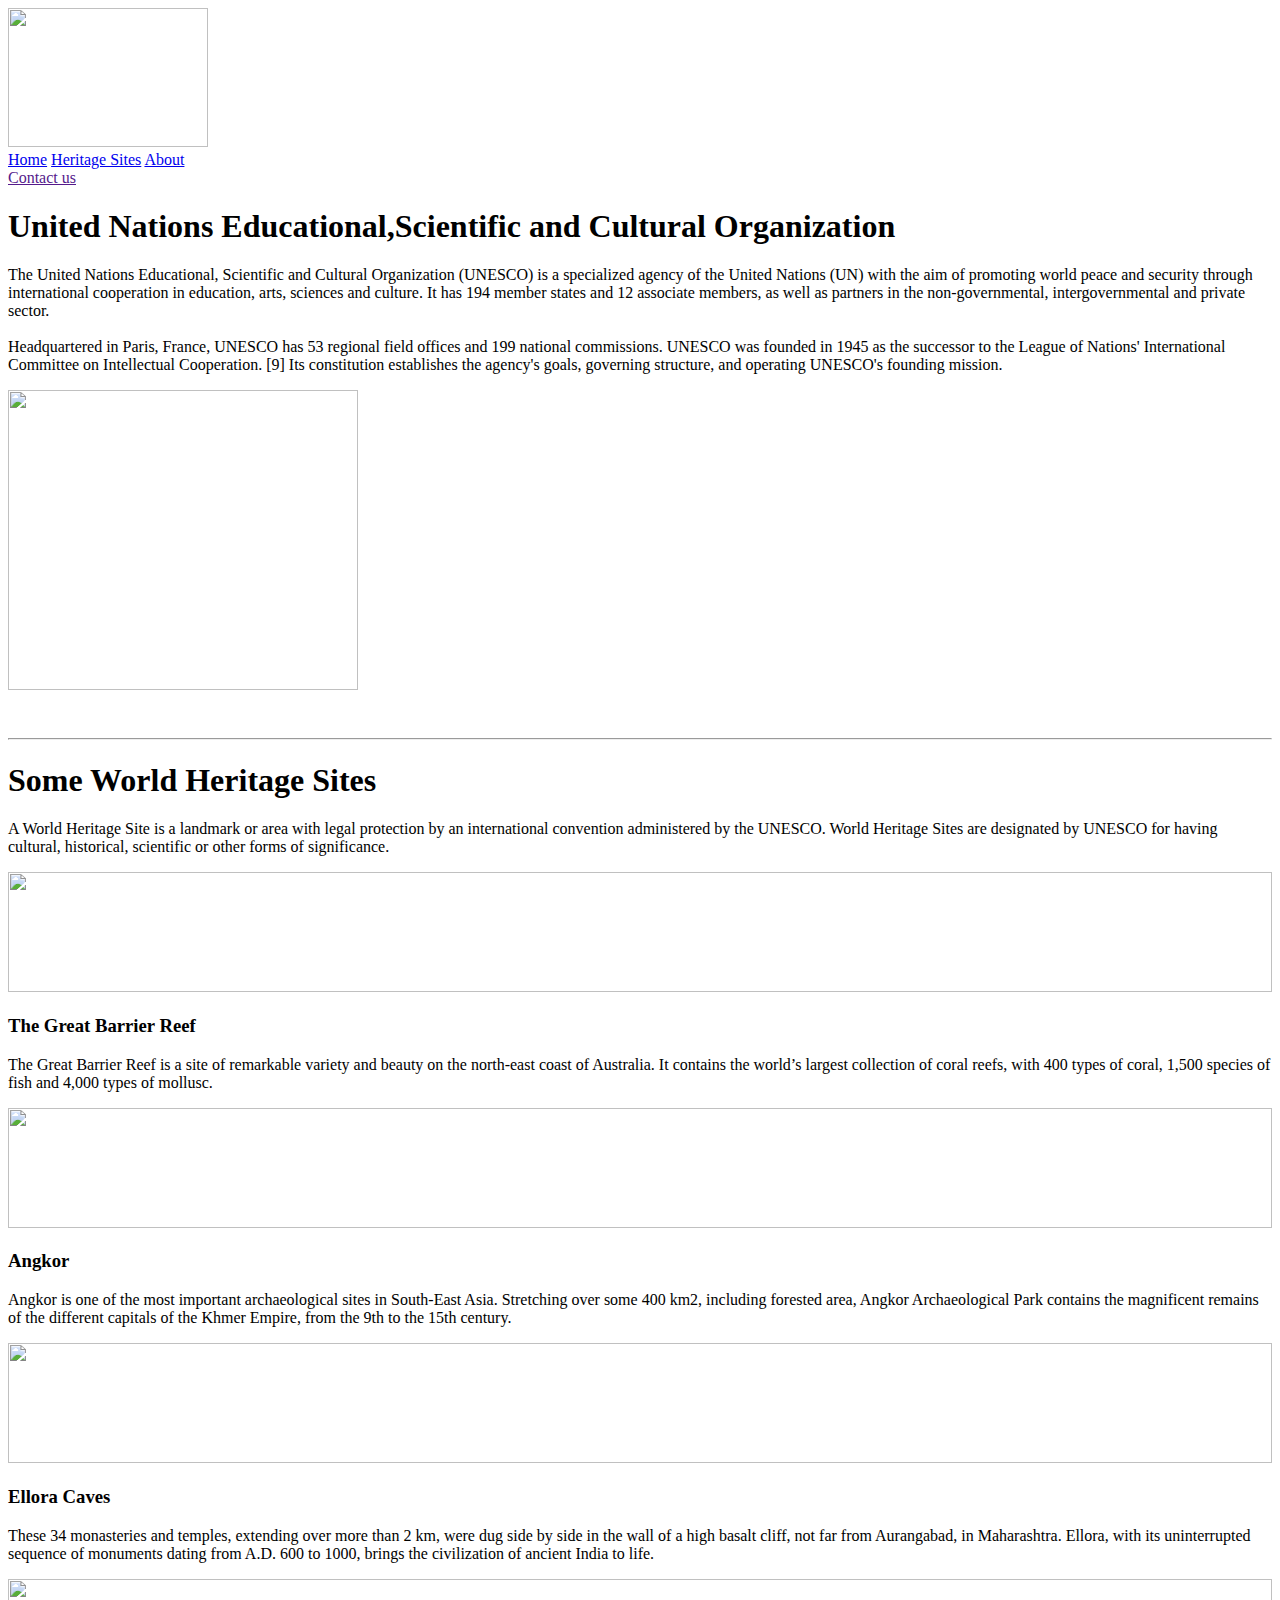
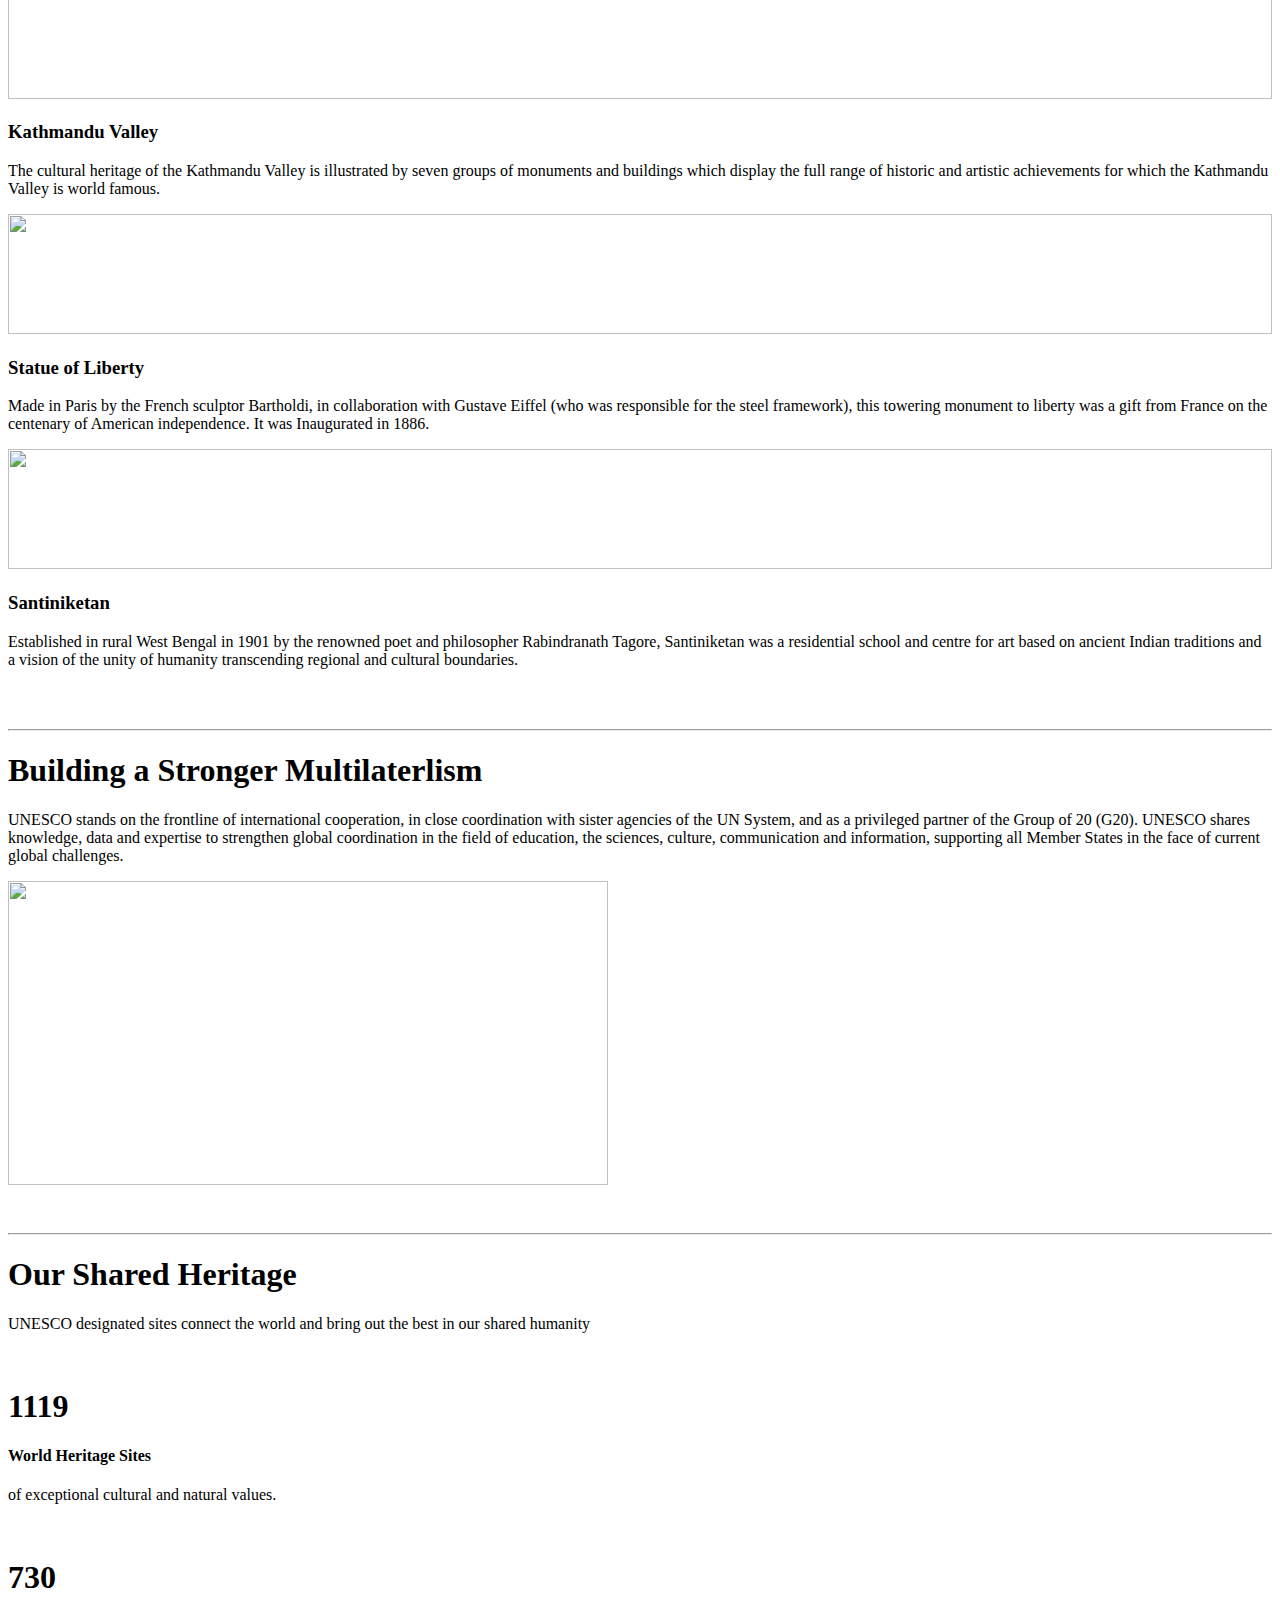
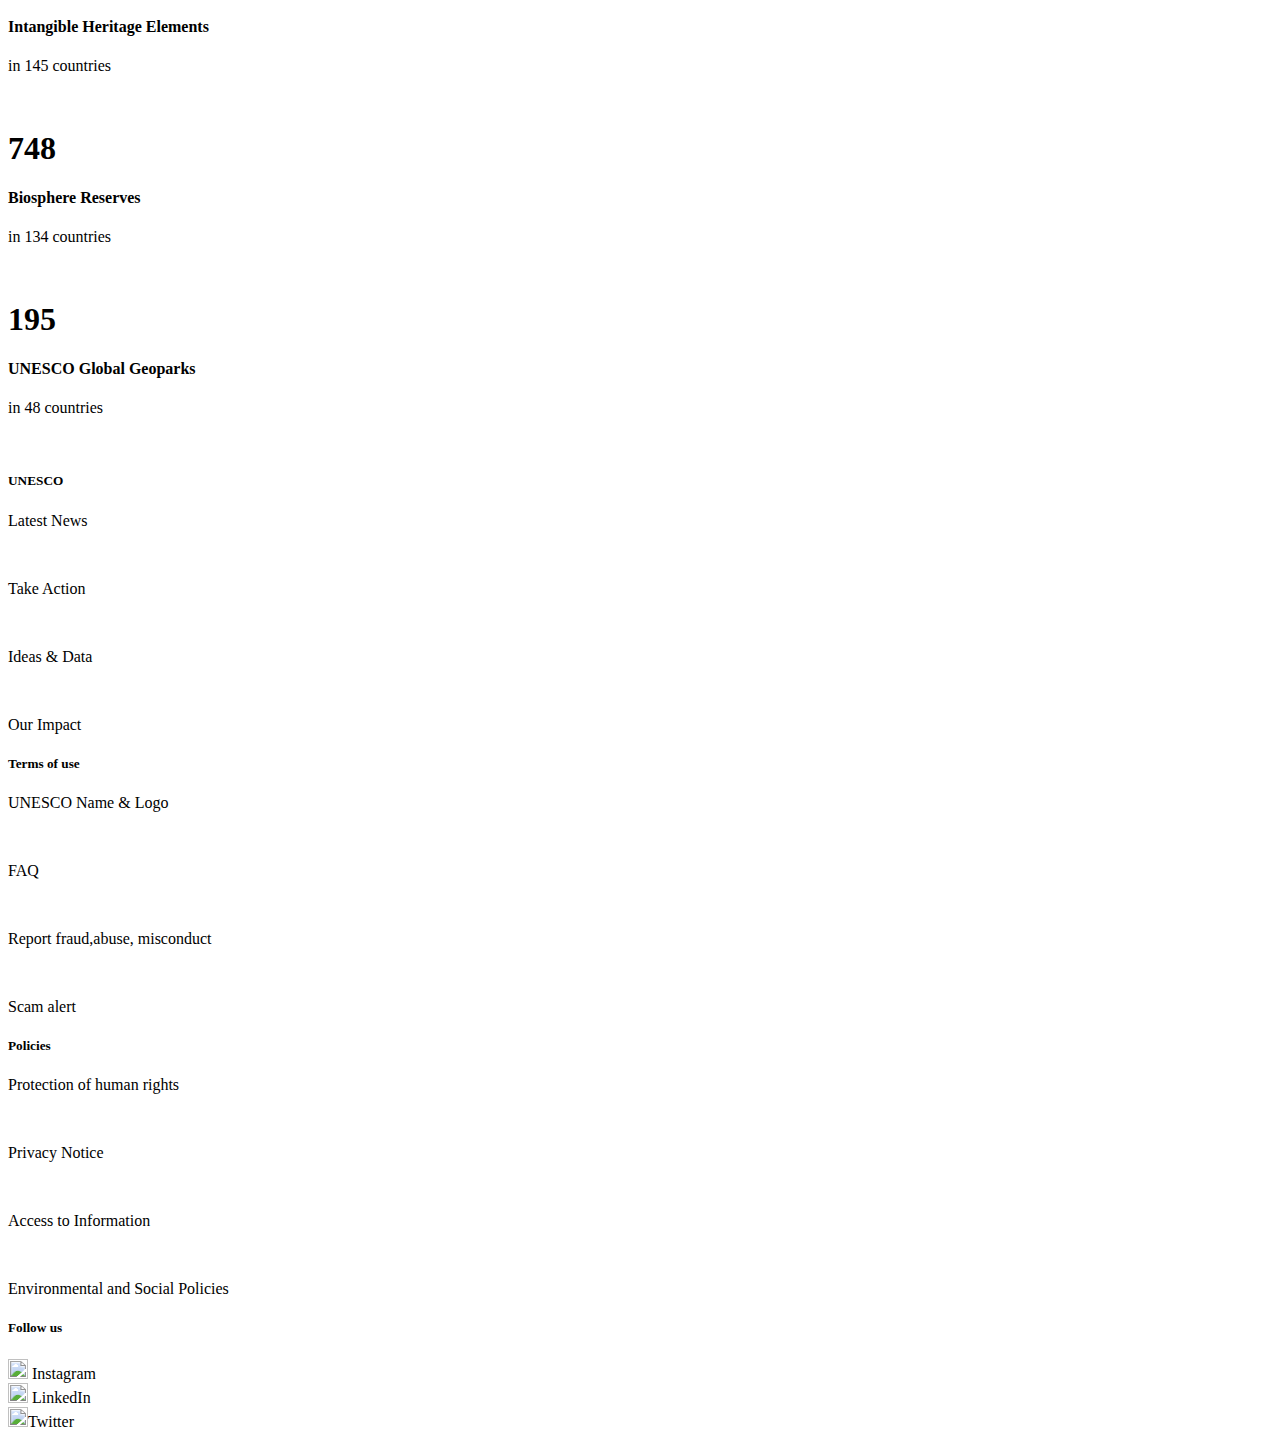
==== index.html @ 67f30a40 "added index.html" ====
<!DOCTYPE html>
<html lang="en">
<head>
    <meta charset="UTF-8">
    <meta name="viewport" content="width=device-width, initial-scale=1.0">
    <title>UNESCO</title>
    <link rel="stylesheet" href="style.css">
</head>
<body>
    <div class="header-section">
        <div class="header-heading">
            <img src="/CSS projects/Unesco/logo (1).svg" alt="" height="138.5px" width="200px">
            <nav class="nav">
                <a href="/CSS projects/Unesco/index.html" class="nav-link">Home</a>
                <a href="/CSS projects/Unesco/indianheritagesites.html" target="_blank"  class="nav-link">Heritage Sites</a>
                <a href="#about" class="nav-link">About</a>
            </nav>
            <a href="" class="contact-us">Contact us</a>
        </div>

            
        </div>
        <div class="header-content">
            <div class="contentleft">
                <h1>
                    United Nations Educational,Scientific and Cultural Organization
                </h1>
                <p>
                    The United Nations Educational, Scientific and Cultural Organization (UNESCO) is a specialized agency of the United Nations (UN) with the aim of promoting world peace and security through international cooperation in education, arts, sciences and culture. It has 194 member states and 12 associate members, as well as partners in the non-governmental, intergovernmental and private sector. <br><br>Headquartered in Paris, France, UNESCO has 53 regional field offices and 199 national commissions.
                    UNESCO was founded in 1945 as the successor to the League of Nations' International Committee on Intellectual Cooperation. [9] Its constitution establishes the agency's goals, governing structure, and operating  UNESCO's founding mission.


                </p>
                </div>
                <div class="contentright">
                    <img src="/CSS projects/Unesco/UNESCO-headquarters-Paris.webp" alt="" height="300px" width="350px">

                </div>
            </div>
            <br><br>
            <hr class="hr1">
        <div class="heritagesites">
            <div class="heading">
                <h1>
                  Some World Heritage Sites
                </h1>
                <p>
                    A World Heritage Site is a landmark or area with legal protection by an international convention administered by the UNESCO. World Heritage Sites are designated by UNESCO for having cultural, historical, scientific or other forms of significance.
                </p>
            </div>

            <div class="site-container">
                <div class="sitecontent">
                    <div id="site1" class="site" >
                        <img src="/CSS projects/Unesco/site_0154_0001-750-750-20151104132153.jpg" width="100%" height="120px" alt="">

                    <h3>
                        The Great Barrier Reef
                    </h3>
                    <p>
                        The Great Barrier Reef is a site of remarkable variety and beauty on the north-east coast of Australia. It contains the world’s largest collection of coral reefs, with 400 types of coral, 1,500 species of fish and 4,000 types of mollusc. 
                    </p>
                    </div>
                   
                    
                    <div class="site" id="site2">
                        <img src="/CSS projects/Unesco/site_0668_0067-750-750-20151104115852.jpg" alt="" height="120px" width="100%">
                        <h3>
                            Angkor
                        </h3>
                        <p>
                            Angkor is one of the most important archaeological sites in South-East Asia. Stretching over some 400 km2, including forested area, Angkor Archaeological Park contains the magnificent remains of the different capitals of the Khmer Empire, from the 9th to the 15th century.
                        </p>
                        </div>
                        <div class="site" id="site3">
                            <img src="/CSS projects/Unesco/Kailasa-Temple-at-Ellora-Caves-Aurangabad.webp" alt="" height="120px" width="100%">
                            <h3>
                                Ellora  Caves
                            </h3>
                            <p>
                                These 34 monasteries and temples, extending over more than 2 km, were dug side by side in the wall of a high basalt cliff, not far from Aurangabad, in Maharashtra. Ellora, with its uninterrupted sequence of monuments dating from A.D. 600 to 1000, brings the civilization of ancient India to life. 
                            </p>
                        </div>
                        <div class="site" id="site4">
                            <img src="/CSS projects/Unesco/site_0121_0016-750-750-20151105150405.jpg" height="120px" width="100%" alt="">
                            <h3>
                                Kathmandu Valley
                            </h3>
                            <p>
                                The cultural heritage of the Kathmandu Valley is illustrated by seven groups of monuments and buildings which display the full range of historic and artistic achievements for which the Kathmandu Valley is world famous.
                            </p>
                        </div>
                        <div class="site" id="site5">
                            <img src="/CSS projects/Unesco/Detail-Statue-of-Liberty-Island-New-York.webp" alt="" height="120px" width="100%">
                            <h3>
                                Statue of Liberty
                            </h3>
                            <p>
                                Made in Paris by the French sculptor Bartholdi, in collaboration with Gustave Eiffel (who was responsible for the steel framework), this towering monument to liberty was a gift from France on the centenary of American independence. It was Inaugurated in 1886.
                            </p>
                        </div>
                        <div class="site" id="site6">
                            <img src="/CSS projects/Unesco/site_1375_0001-750-750-20230719155401.jpg" alt="" height="120px" width="100%">
                            <h3>
                                Santiniketan
                            </h3>
                            <p>
                                Established in rural West Bengal in 1901 by the renowned poet and philosopher Rabindranath Tagore, Santiniketan was a residential school and centre for art based on ancient Indian traditions and a vision of the unity of humanity transcending regional and cultural boundaries.
                            </p>
                        </div>
                    

                </div>
            </div>
            </div><br><br>
            <hr class="hr1">
            <div class="Strongcontainer">
                <div class="strongcontent">
                    <div class="strongleft">
                        <h1>
                            Building a Stronger Multilaterlism
                        </h1>
                        <p>
                            UNESCO stands on the frontline of international cooperation, in close coordination with sister agencies of the UN System, and as a privileged partner of the Group of 20 (G20). UNESCO shares knowledge, data and expertise to strengthen global coordination in the field of education, the sciences, culture, communication and information, supporting all Member States in the face of current global challenges. 
                        </p>
                    </div>
                    <div class="strongright">
                        <img src="/CSS projects/Unesco/txt-media_brasila.jpg.webp" alt="" width="600px" height="304px">
                    </div>
                </div>
            </div>
            <br>
            <br>
            <hr class="hr1">

            <div class="shared-container">
                <div class="shared-content">
                    <div class="sharedheading">
                        <h1>
                            Our Shared Heritage
                        </h1>
                        <p>
                            UNESCO designated sites connect the world and bring out the best in our shared humanity
                        </p>
                        </div>
                    
                    <div class="cardsection">
                        <div class="card" id="card1">
                            <img src="/CSS projects/Unesco/shutterstock_1740301685.jpg" alt="">
                            <h1>
                                1119
                            </h1>
                            <h4>World Heritage Sites</h4>
                            <p>
                                of exceptional cultural and natural values.
                            </p>
                        </div>
                        <div class="card" id="card2">
                            <img src="/CSS projects/Unesco/hero-homepage_intangible-04.png.jpg" alt="">
                            <h1>
                                730
                            </h1>
                            <h4>
                                Intangible Heritage Elements
                            </h4>
                            <p>
                                in 145 countries
                            </p>
                        </div>
                        <div class="card" id="card3">
                            <img src="/CSS projects/Unesco/shutterstock_1766882093.jpg" alt="">
                            <h1>
                             748
                            </h1>
                            <h4>
                                Biosphere Reserves
                            </h4>
                            <p>
                              in 134 countries
                            </p>
                        </div>
                        <div class="card" id="card4">
                            <img src="/CSS projects/Unesco/geoparks.jpg" alt="">  
                        <h1>
                          195
                        </h1>
                        <h4>
                            UNESCO Global Geoparks
                        </h4>
                        <p>
                            in 48 countries
                        </p>         
                     </div>
                        </div>

                    </div>
                </div>
                <br>
                
                <div class="footer">
                  <div class="footersection">
                    <div class="f1">
                        <h5>
                            UNESCO
                        </h5>
                        <p class="f1para">Latest News</p><br>
                        <p class="f1para">Take Action</p><br>
                        <p class="f1para">Ideas & Data</p><br>
                        <p class="f1para">Our Impact</p>                            

                    </div>
                    <div class="f2">
                        
                        <h5>
                            Terms of use
                        </h5>
                        <p class="f2para">UNESCO Name & Logo</p><br>
                        <p class="f2para">FAQ</p><br>
                        <p class="f2para">Report fraud,abuse, misconduct</p><br>
                        <p class="f2para">Scam alert</p>          
                    </div>
                    <div class="f3">
                        
                        <h5>
                            Policies
                        </h5>
                        <p class="f3para">Protection of human rights</p><br>
                        <p class="f3para">Privacy Notice</p><br>
                        <p class="f3para">Access to Information</p><br>
                        <p class="f3para">Environmental and Social Policies</p>  

                    </div>
                    <div class="f4">
                        
                        <h5>
                            Follow us
                        </h5>
                        <div class="social">
                            <div class="mediahandles">
                            <img src="/CSS projects/Qr code project/Designs/instagram.svg" height="20px" width="20px" alt="">   <span >Instagram</span></div>

                            <div class="mediahandles">
                        <img src="/CSS projects/Qr code project/Designs/linkedin.svg" height="20px" width="20px" alt=""> <span>LinkedIn</span> </div>

                        <div class="mediahandles">
                        <img src="/CSS projects/Qr code project/Designs/twitter.svg" alt="" height="20px" width="20px"><span>Twitter</span></div>
                        </div>

                    </div>
                  </disv>
                </div>
            
            


        
        
    
</body>
</html>
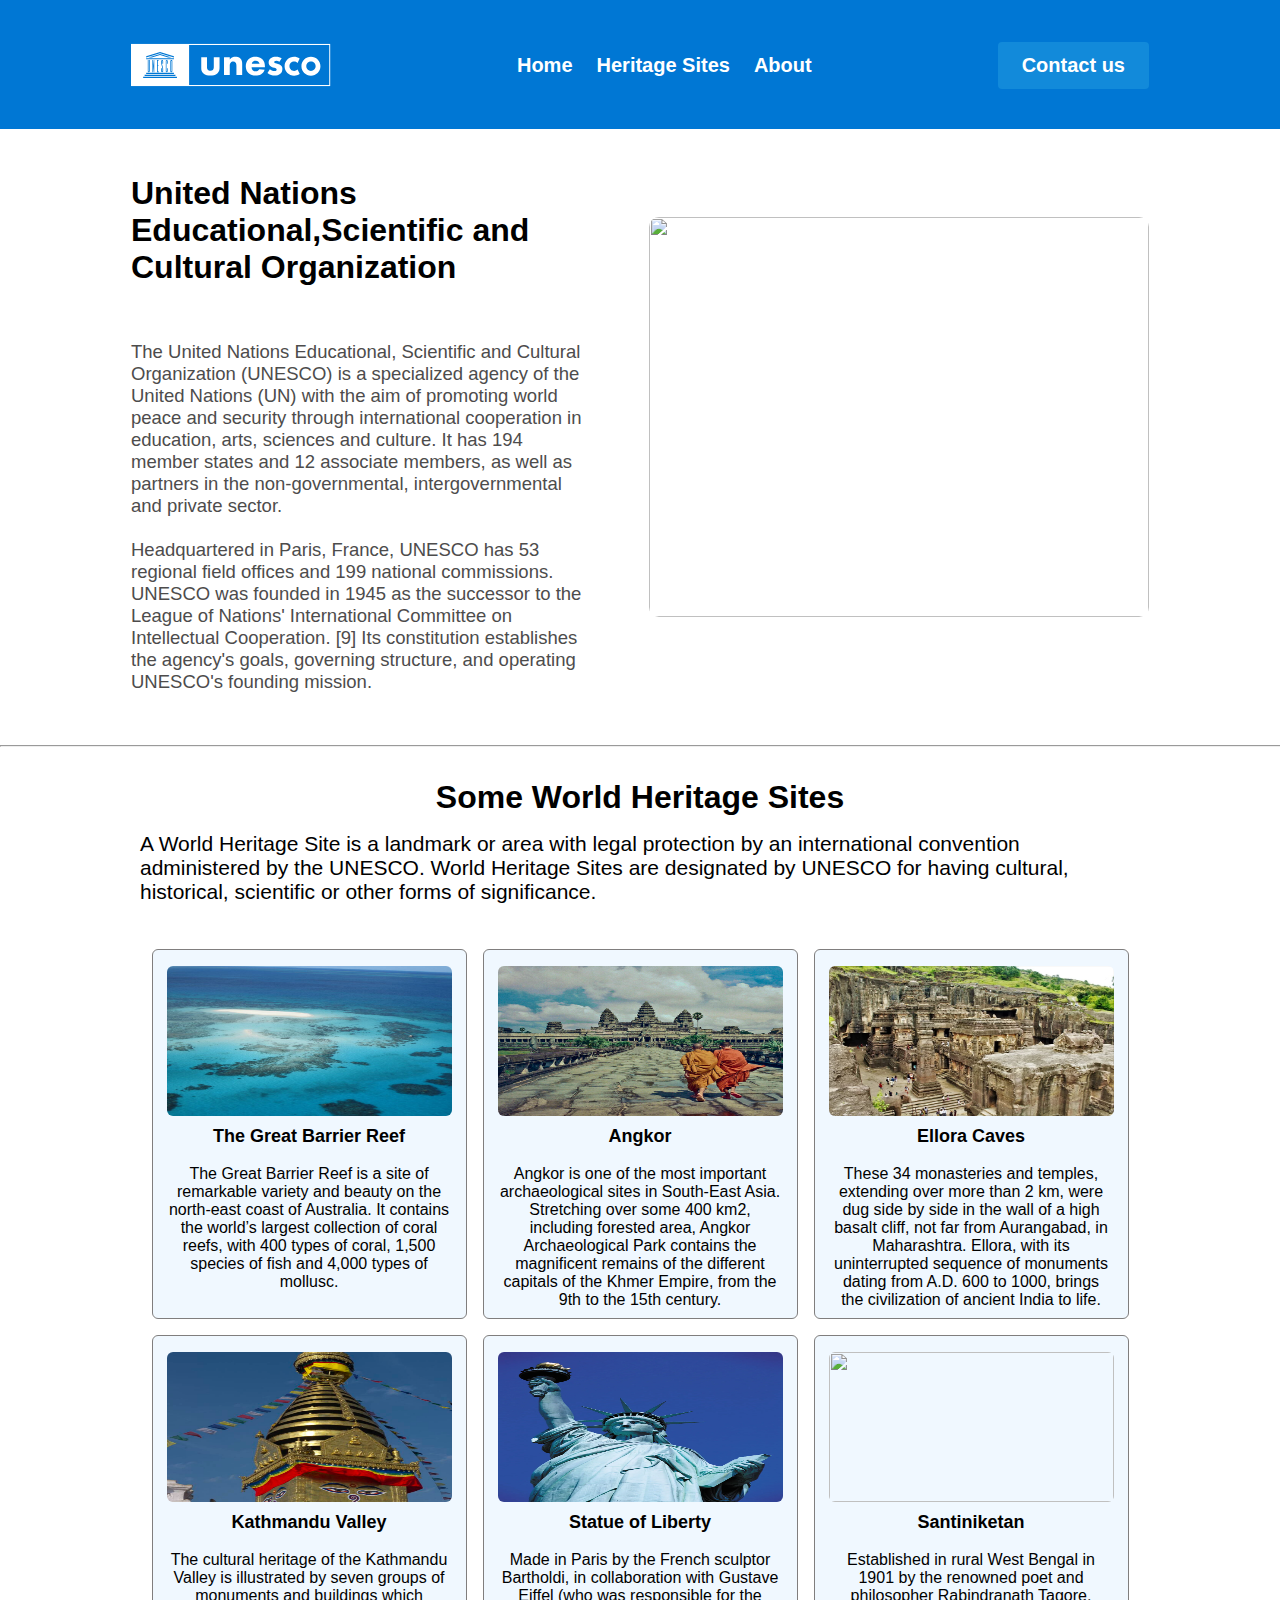
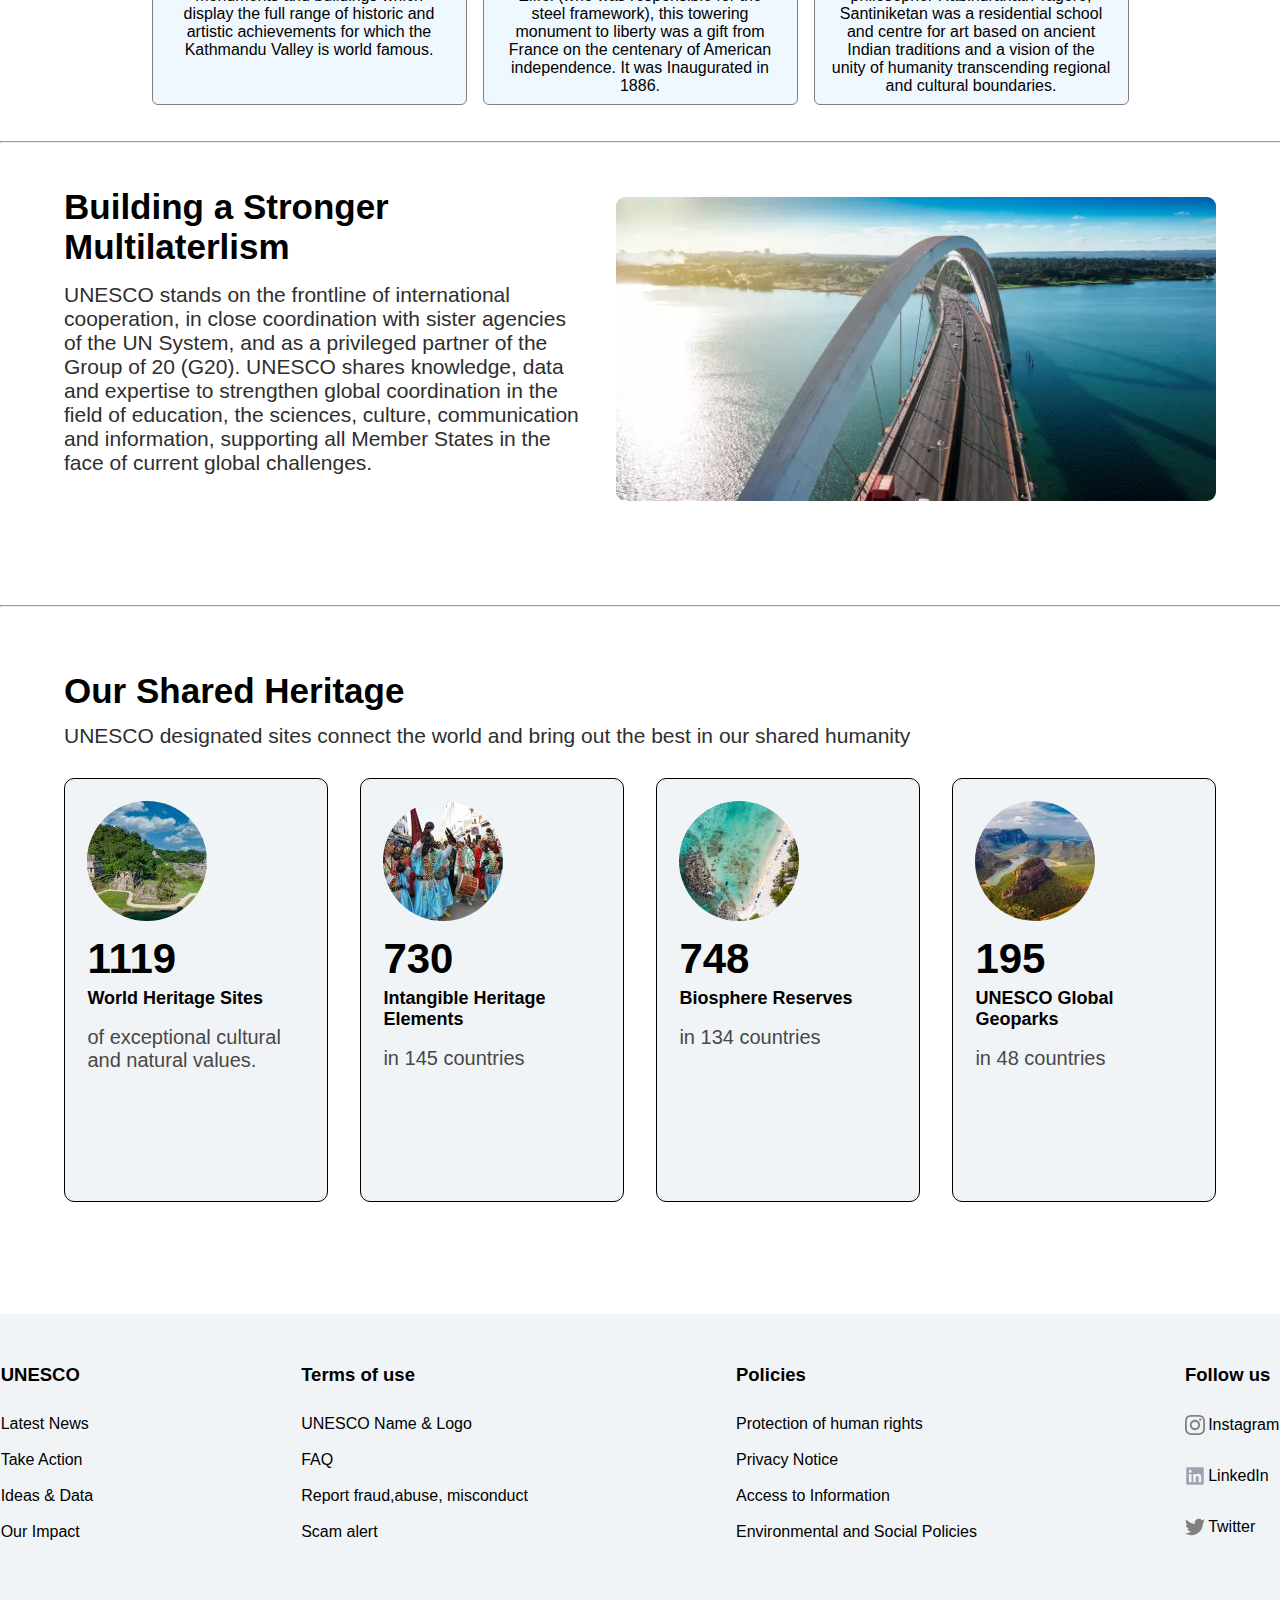
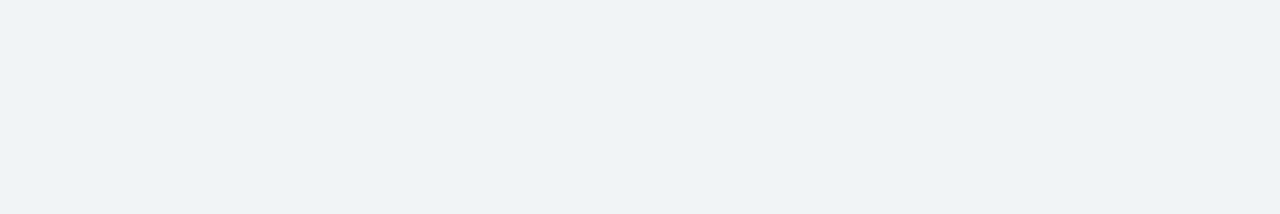
==== commit bf673f97: "Update index.html" ====
--- a/index.html
+++ b/index.html
@@ -9,7 +9,7 @@
 <body>
     <div class="header-section">
         <div class="header-heading">
-            <img src="/CSS projects/Unesco/logo (1).svg" alt="" height="138.5px" width="200px">
+            <img src="UNESCO.svg" alt="" height="138.5px" width="200px">
             <nav class="nav">
                 <a href="/CSS projects/Unesco/index.html" class="nav-link">Home</a>
                 <a href="/CSS projects/Unesco/indianheritagesites.html" target="_blank"  class="nav-link">Heritage Sites</a>
@@ -33,7 +33,7 @@
                 </p>
                 </div>
                 <div class="contentright">
-                    <img src="/CSS projects/Unesco/UNESCO-headquarters-Paris.webp" alt="" height="300px" width="350px">
+                    <img src="UNESCO-headquarters.webp" alt="" height="300px" width="350px">
 
                 </div>
             </div>
@@ -52,7 +52,7 @@
             <div class="site-container">
                 <div class="sitecontent">
                     <div id="site1" class="site" >
-                        <img src="/CSS projects/Unesco/site_0154_0001-750-750-20151104132153.jpg" width="100%" height="120px" alt="">
+                        <img src="site 1.jpg" width="100%" height="120px" alt="">
 
                     <h3>
                         The Great Barrier Reef
@@ -64,7 +64,7 @@
                    
                     
                     <div class="site" id="site2">
-                        <img src="/CSS projects/Unesco/site_0668_0067-750-750-20151104115852.jpg" alt="" height="120px" width="100%">
+                        <img src="site 2.jpg" alt="" height="120px" width="100%">
                         <h3>
                             Angkor
                         </h3>
@@ -73,7 +73,7 @@
                         </p>
                         </div>
                         <div class="site" id="site3">
-                            <img src="/CSS projects/Unesco/Kailasa-Temple-at-Ellora-Caves-Aurangabad.webp" alt="" height="120px" width="100%">
+                            <img src="site 3.webp" alt="" height="120px" width="100%">
                             <h3>
                                 Ellora  Caves
                             </h3>
@@ -82,7 +82,7 @@
                             </p>
                         </div>
                         <div class="site" id="site4">
-                            <img src="/CSS projects/Unesco/site_0121_0016-750-750-20151105150405.jpg" height="120px" width="100%" alt="">
+                            <img src="site 4.jpg" height="120px" width="100%" alt="">
                             <h3>
                                 Kathmandu Valley
                             </h3>
@@ -91,7 +91,7 @@
                             </p>
                         </div>
                         <div class="site" id="site5">
-                            <img src="/CSS projects/Unesco/Detail-Statue-of-Liberty-Island-New-York.webp" alt="" height="120px" width="100%">
+                            <img src="site 5.webp" alt="" height="120px" width="100%">
                             <h3>
                                 Statue of Liberty
                             </h3>
@@ -100,7 +100,7 @@
                             </p>
                         </div>
                         <div class="site" id="site6">
-                            <img src="/CSS projects/Unesco/site_1375_0001-750-750-20230719155401.jpg" alt="" height="120px" width="100%">
+                            <img src="site 6" alt="" height="120px" width="100%">
                             <h3>
                                 Santiniketan
                             </h3>
@@ -125,7 +125,7 @@
                         </p>
                     </div>
                     <div class="strongright">
-                        <img src="/CSS projects/Unesco/txt-media_brasila.jpg.webp" alt="" width="600px" height="304px">
+                        <img src="highway.webp" alt="" width="600px" height="304px">
                     </div>
                 </div>
             </div>
@@ -146,7 +146,7 @@
                     
                     <div class="cardsection">
                         <div class="card" id="card1">
-                            <img src="/CSS projects/Unesco/shutterstock_1740301685.jpg" alt="">
+                            <img src="card1.jpg" alt="">
                             <h1>
                                 1119
                             </h1>
@@ -156,7 +156,7 @@
                             </p>
                         </div>
                         <div class="card" id="card2">
-                            <img src="/CSS projects/Unesco/hero-homepage_intangible-04.png.jpg" alt="">
+                            <img src="card2.jpg" alt="">
                             <h1>
                                 730
                             </h1>
@@ -168,7 +168,7 @@
                             </p>
                         </div>
                         <div class="card" id="card3">
-                            <img src="/CSS projects/Unesco/shutterstock_1766882093.jpg" alt="">
+                            <img src="card3.jpg" alt="">
                             <h1>
                              748
                             </h1>
@@ -180,7 +180,7 @@
                             </p>
                         </div>
                         <div class="card" id="card4">
-                            <img src="/CSS projects/Unesco/geoparks.jpg" alt="">  
+                            <img src="card4.jpg" alt="">  
                         <h1>
                           195
                         </h1>
@@ -237,13 +237,13 @@
                         </h5>
                         <div class="social">
                             <div class="mediahandles">
-                            <img src="/CSS projects/Qr code project/Designs/instagram.svg" height="20px" width="20px" alt="">   <span >Instagram</span></div>
+                            <img src="instagram.svg" height="20px" width="20px" alt="">   <span >Instagram</span></div>
 
                             <div class="mediahandles">
-                        <img src="/CSS projects/Qr code project/Designs/linkedin.svg" height="20px" width="20px" alt=""> <span>LinkedIn</span> </div>
+                        <img src="linkedin.svg" height="20px" width="20px" alt=""> <span>LinkedIn</span> </div>
 
                         <div class="mediahandles">
-                        <img src="/CSS projects/Qr code project/Designs/twitter.svg" alt="" height="20px" width="20px"><span>Twitter</span></div>
+                        <img src="twitter.svg" alt="" height="20px" width="20px"><span>Twitter</span></div>
                         </div>
 
                     </div>
@@ -257,4 +257,4 @@
         
     
 </body>
-</html>+</html>
--- a/style.css
+++ b/style.css
@@ -0,0 +1,321 @@
+*{
+    margin: 0;
+    padding: 0;
+    box-sizing: border-box;
+    text-decoration: none;
+    font-family: 'Gill Sans', 'Gill Sans MT', Calibri, 'Trebuchet MS', sans-serif;
+    
+    
+}
+body{
+    
+
+}
+.header-section{
+    min-height: 129px;
+    animation: transition 0.8s;
+    background-color:  #0077D4;
+    height: 120px;
+}
+@keyframes transition {
+    from{
+        opacity: 0;
+        transform: translate(-60px);
+    }
+    to{
+        opacity: 1;
+        transform: translate(0);
+    }
+}
+.header-heading{
+    max-width: 1050px;
+    display: flex;
+    align-items: center;
+    justify-content: space-between;
+    margin: 0 auto;
+    padding: 1rem;
+    width: 100%;
+    height: 130px;
+   
+}
+
+
+.header-content{
+    max-width: 1050px;
+    display: flex;
+    align-items: center;
+    justify-content: space-between;
+    margin: 0 auto;
+    padding: 1rem;
+    gap: 4rem;
+    animation: transition 0.8s;
+
+  
+    
+}
+.nav{
+    display: flex;
+    gap:1.5rem;
+}
+.nav-link{
+    font-size: 20px;
+    color: black;
+    font-weight: bold;
+    font-family: 'Gill Sans', 'Gill Sans MT', Calibri, 'Trebuchet MS', sans-serif;
+    transition: all 0.2s;
+    color: #fff;
+}
+.nav-link:hover{
+    color: black;
+}
+.contact-us{
+    font-size: 20px;
+    color: black;
+    font-weight: bold;
+    font-family: 'Gill Sans', 'Gill Sans MT', Calibri, 'Trebuchet MS', sans-serif;
+    border-radius: 4px;
+    background-color: rgb(18, 138, 218);
+    color: #fff;
+    /* height: 1.8rem;
+    width: 6.5rem; */
+    padding: 0.75rem 1.5rem;
+    transition: all 0.1s;
+}
+.contact-us:hover{
+    background-color: rgb(4, 64, 113);
+    box-shadow: 0 5px 10px 0 rgba(0,0,0,0.24),0 17px 50px 0 rgba(0,0,0,0.19);
+}
+
+.contentleft{
+    margin-top: -30px;
+    font-family: 'Gill Sans', 'Gill Sans MT', Calibri, 'Trebuchet MS', sans-serif
+}
+.contentleft p{
+    margin-top: 55px;
+    color: rgb(77, 76, 76);
+    font-size: 18.5px;
+}
+.contentleft h1{
+    margin-top: 60px;
+    font-weight: 800;
+    font-family: 'Gill Sans', 'Gill Sans MT', Calibri, 'Trebuchet MS', sans-serif;
+   transition: all 0.08s;
+}
+.contentleft h1:hover{
+    transform: scale(1.04);
+}
+.contentright img{
+    border-radius: 10px;
+    height: 400px;
+    width: 500px ;
+}
+.hr1{
+    margin: 0 auto;
+    width: 1300px;
+}
+.heritagesites{
+    margin-top: 70px;
+    font-family: 'Gill Sans', 'Gill Sans MT', Calibri, 'Trebuchet MS', sans-serif;
+
+}
+.heading{
+    display: flex;
+    flex-direction: column;
+    align-items: center;
+    max-width: 1000px;
+    margin: auto;
+   
+}
+.heading h1{
+    margin-top:-38px;
+    transition: all 0.08s;
+}
+.heading h1:hover{
+transform: scale(1.04);
+cursor: pointer;
+}
+.heading p{
+    font-size: 21px;
+    margin-top: 16px;
+}
+
+.sitecontent{
+    margin-top: 45px;
+    display: grid;
+    grid-template-columns: repeat(3,315px);
+    gap: 1rem;
+    justify-content: center;
+    
+}
+.site{
+    display: flex;
+    flex-direction: column;
+    align-items: center;
+    padding: 1rem;
+    height: 370px;
+    width: 315px;
+    background-color:aliceblue;
+    color: black;
+    border-radius: 6px;
+    border: 1px solid rgb(128, 126, 126);
+    transition: all 0.094s;
+}
+.site h3{
+    margin-top: 10px;
+    font-size: 18px;
+    transition: all 0.10s;
+}
+.site h3:hover{
+    transform: scale(1.03);
+    cursor: pointer;
+}
+.site p{
+    margin-top: 18px;
+    text-align: center;
+    font-size: 16px;
+}
+.site img{
+    border-radius: 6px;
+    height: 150px;
+    width: 285px;
+}
+.site:hover{
+    transform:scale(1.03);
+    box-shadow: 0 3px 5px 0 rgba(0,0,0,0.24),0 14px 40px 0 rgba(0,0,0,0.19) ;
+    border: 1px solid #0169B3;
+}
+.Strongcontainer{
+    margin-top: -20px;
+}
+.strongcontent{
+    display: flex;
+    gap: 2rem;
+    padding: 4rem;
+    max-width: 1350px;
+    justify-content: center;
+    margin: 0 auto;
+    
+}
+.strongleft{
+    display: flex;
+    flex-direction: column;
+    gap: 1rem;
+
+}
+.strongleft h1{
+
+    font-family: 'Gill Sans', 'Gill Sans MT', Calibri, 'Trebuchet MS', sans-serif;
+    font-size: 35px;
+    transition: all 0.09s;
+}
+.strongleft h1:hover{
+    transform: scale(1.04);
+    cursor: pointer;
+}
+.strongleft p{
+    font-family: 'Gill Sans', 'Gill Sans MT', Calibri, 'Trebuchet MS', sans-serif;
+    font-size: 21px;
+    color: rgb(46, 46, 46);
+}
+.strongright img{
+    border-radius: 9px;
+    margin-top: 10px;
+}
+.card{
+    height: 424px;
+    width: 288px;
+    background-color: #F1F4F6;
+    padding: 1.4rem;
+    border-radius: 10px;
+    margin-top: 30px;
+    border: 1px solid black;
+    transition: all 0.10s;
+}
+.card:hover{
+    border: 1px solid #0169B3;
+    transform: scale(1.02);
+}
+.card img{
+    border-radius: 100%;
+}
+.card h1{
+    margin-top: 10px;
+    font-size: 42px;
+}
+.card h4{
+    margin-top: 5px;
+    font-size: 18px;
+}
+.card p{
+    font-size: 20px;
+    margin-top: 17px;
+    color: rgb(73, 71, 71);
+}
+.shared-content{
+    max-width: 1350px;
+    margin: 0 auto;
+    padding: 4rem;
+}
+.sharedheading h1{
+    font-size: 35px;
+    transition: all 0.08s;
+}
+.sharedheading h1:hover{
+    transform: scale(1.03);
+    cursor: pointer;
+}
+.sharedheading p{
+    font-size: 21px ;
+    margin-top: 13px;
+    color:rgb(46, 46, 46);
+}
+.cardsection{
+    display: flex;
+    gap: 2rem;
+}
+.footer{
+    background-color: #F1F4F6;
+}
+.footersection{
+    display: flex;
+    gap: 13rem;
+    justify-content: center;
+    /* max-width: 1300px; */
+    height:500px;
+    margin: 0 auto;
+    margin-top: 30px;
+    
+    /* border: 2px solid black; */
+   
+  
+
+
+}
+.footersection h5{
+    font-size: 18.5px;
+    margin-bottom: 29px;
+    margin-top: 50px;
+    transition: 0.3s;
+}
+.footersection h5:hover{
+    opacity: 0.7;
+
+}
+.footersection p{
+    font-size: 16px;
+}
+.social{
+    display: flex;
+    flex-direction: column;
+    gap: 1.95rem;
+   
+}
+.mediahandles{
+    display: flex;
+    align-items: center;
+    gap: 0.2rem;
+}
+
+
+
+
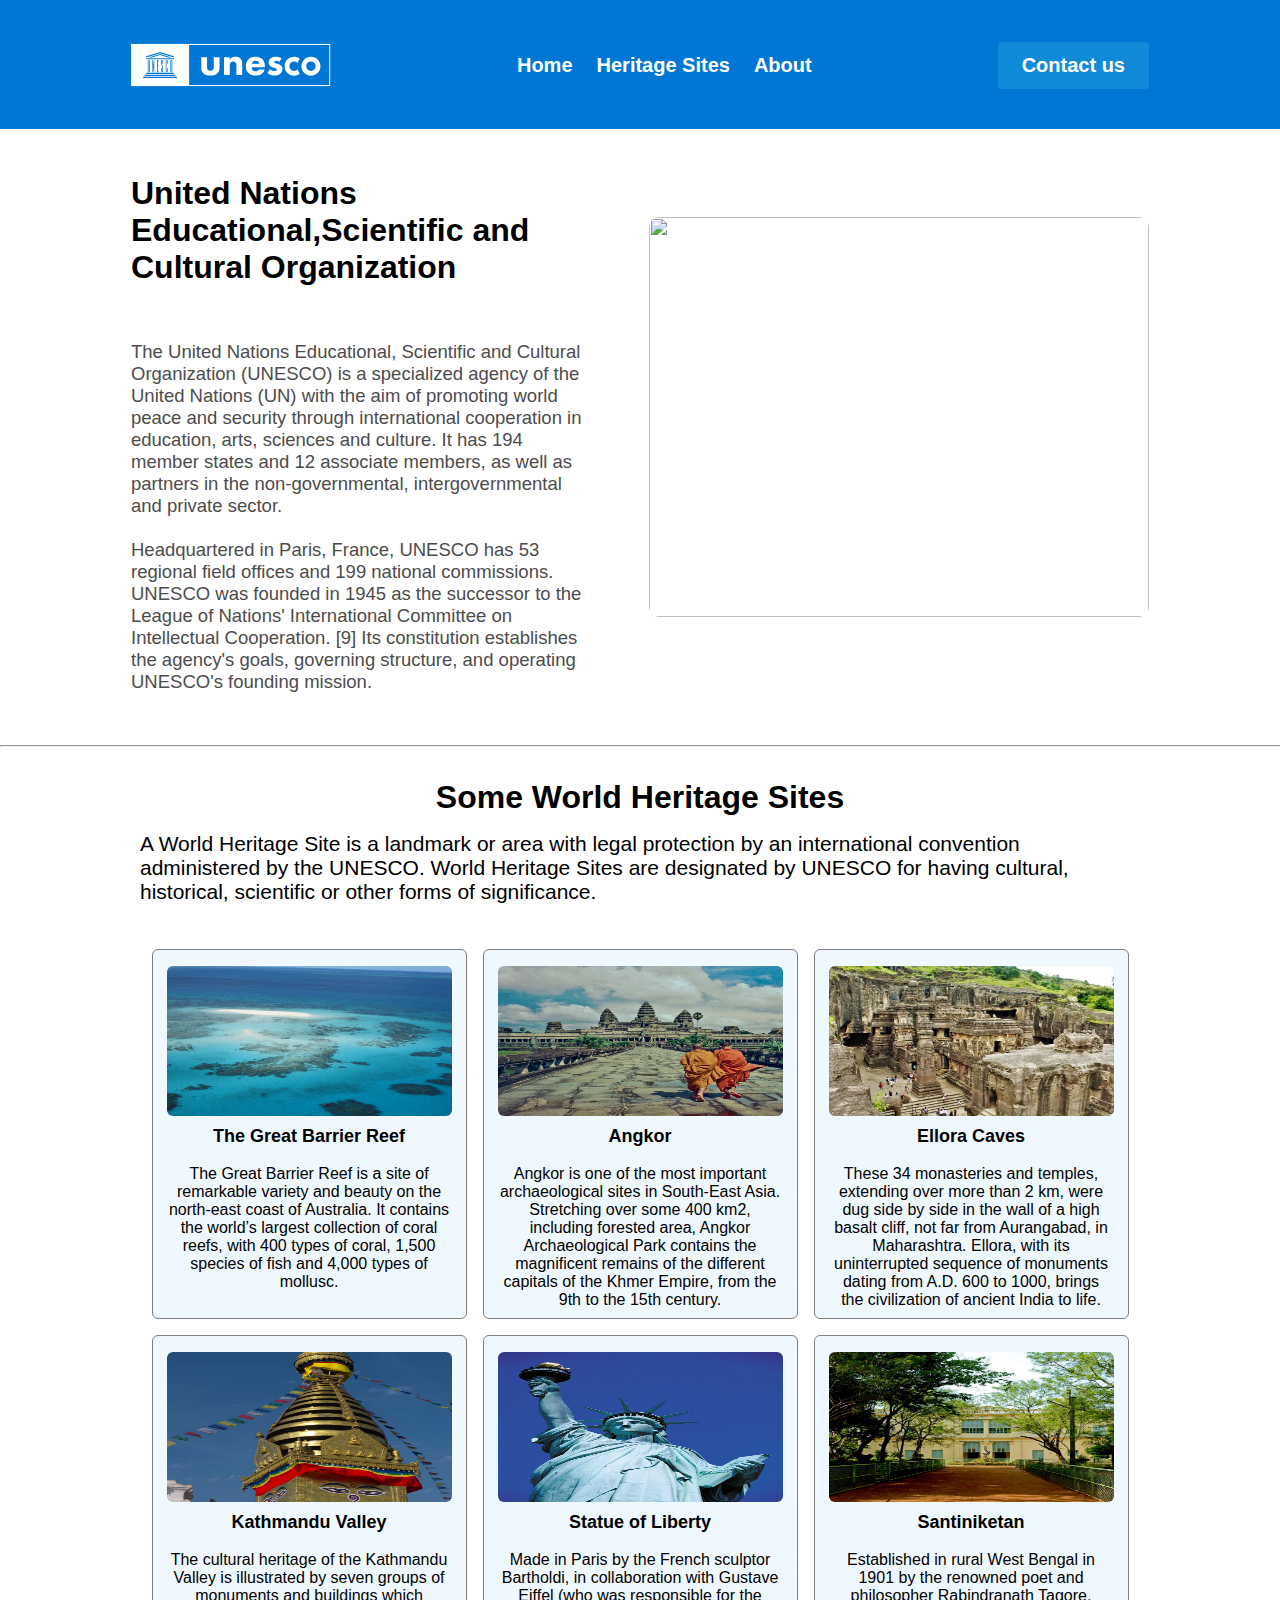
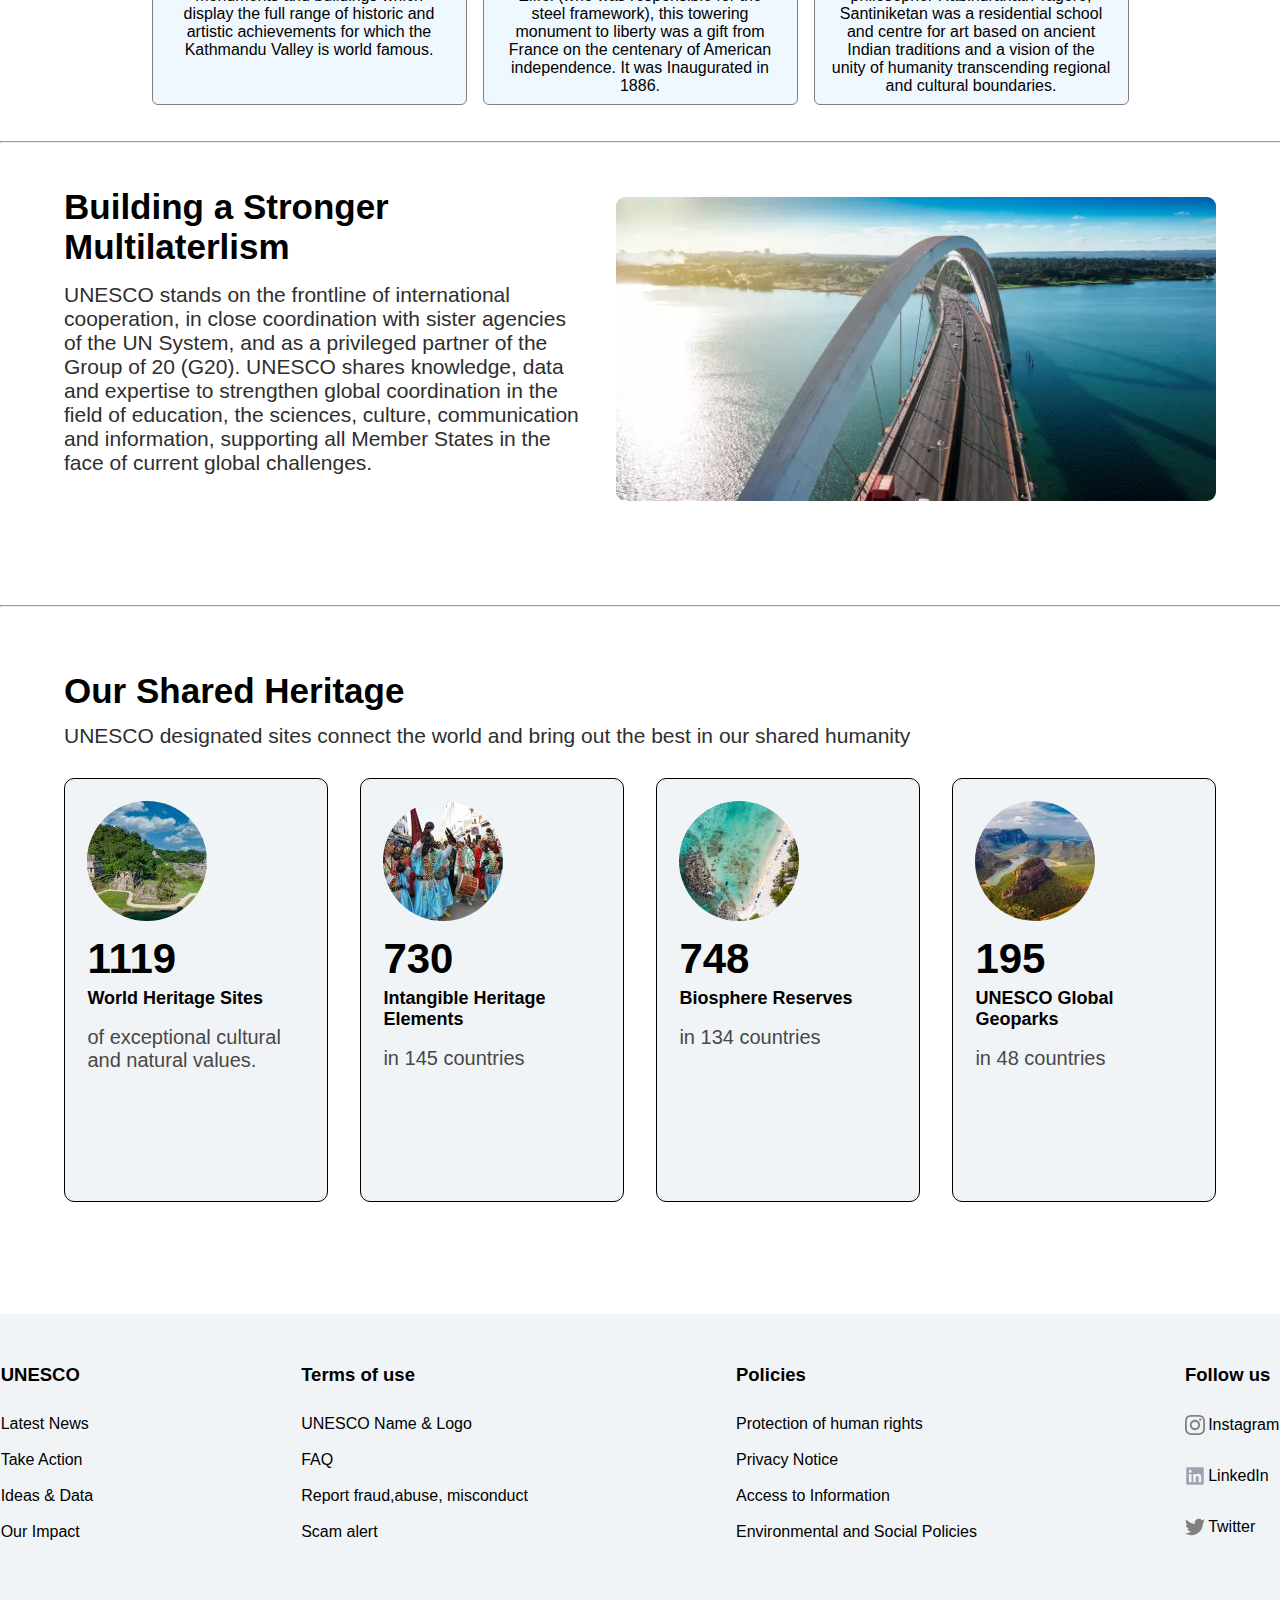
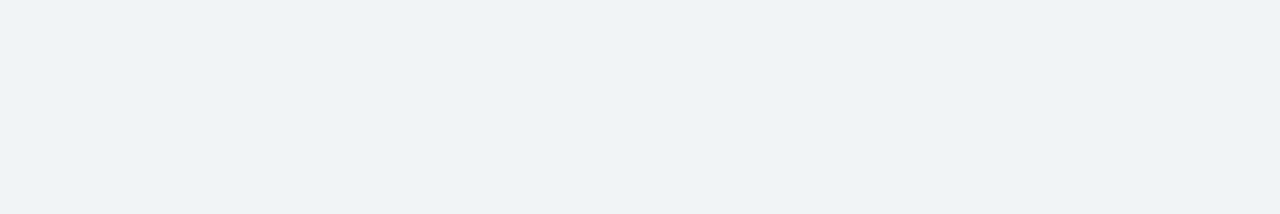
==== commit e5aa3e96: "Update index.html" ====
--- a/index.html
+++ b/index.html
@@ -11,8 +11,8 @@
         <div class="header-heading">
             <img src="UNESCO.svg" alt="" height="138.5px" width="200px">
             <nav class="nav">
-                <a href="/CSS projects/Unesco/index.html" class="nav-link">Home</a>
-                <a href="/CSS projects/Unesco/indianheritagesites.html" target="_blank"  class="nav-link">Heritage Sites</a>
+                <a href="index.html" class="nav-link">Home</a>
+                <a href="Heritage sites.html" target="_blank"  class="nav-link">Heritage Sites</a>
                 <a href="#about" class="nav-link">About</a>
             </nav>
             <a href="" class="contact-us">Contact us</a>
@@ -100,7 +100,7 @@
                             </p>
                         </div>
                         <div class="site" id="site6">
-                            <img src="site 6" alt="" height="120px" width="100%">
+                            <img src="site 6.jpg" alt="" height="120px" width="100%">
                             <h3>
                                 Santiniketan
                             </h3>
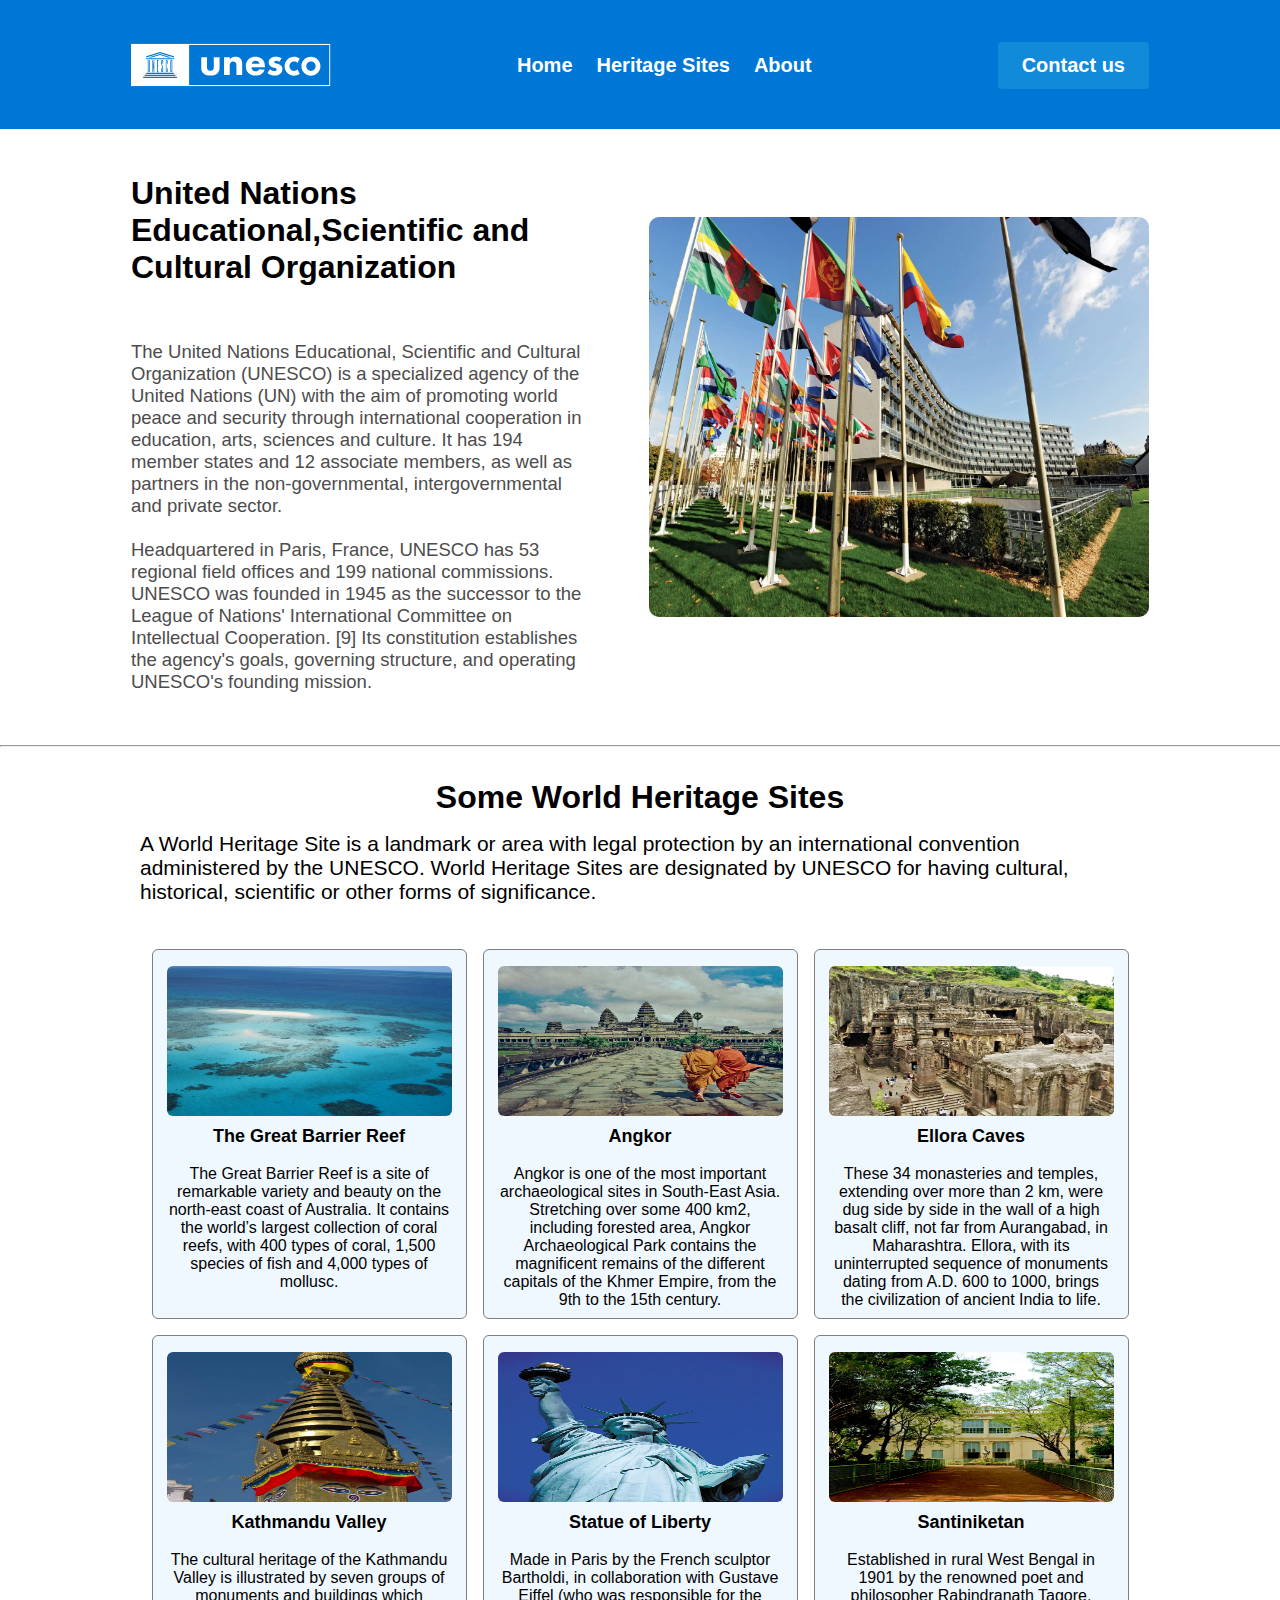
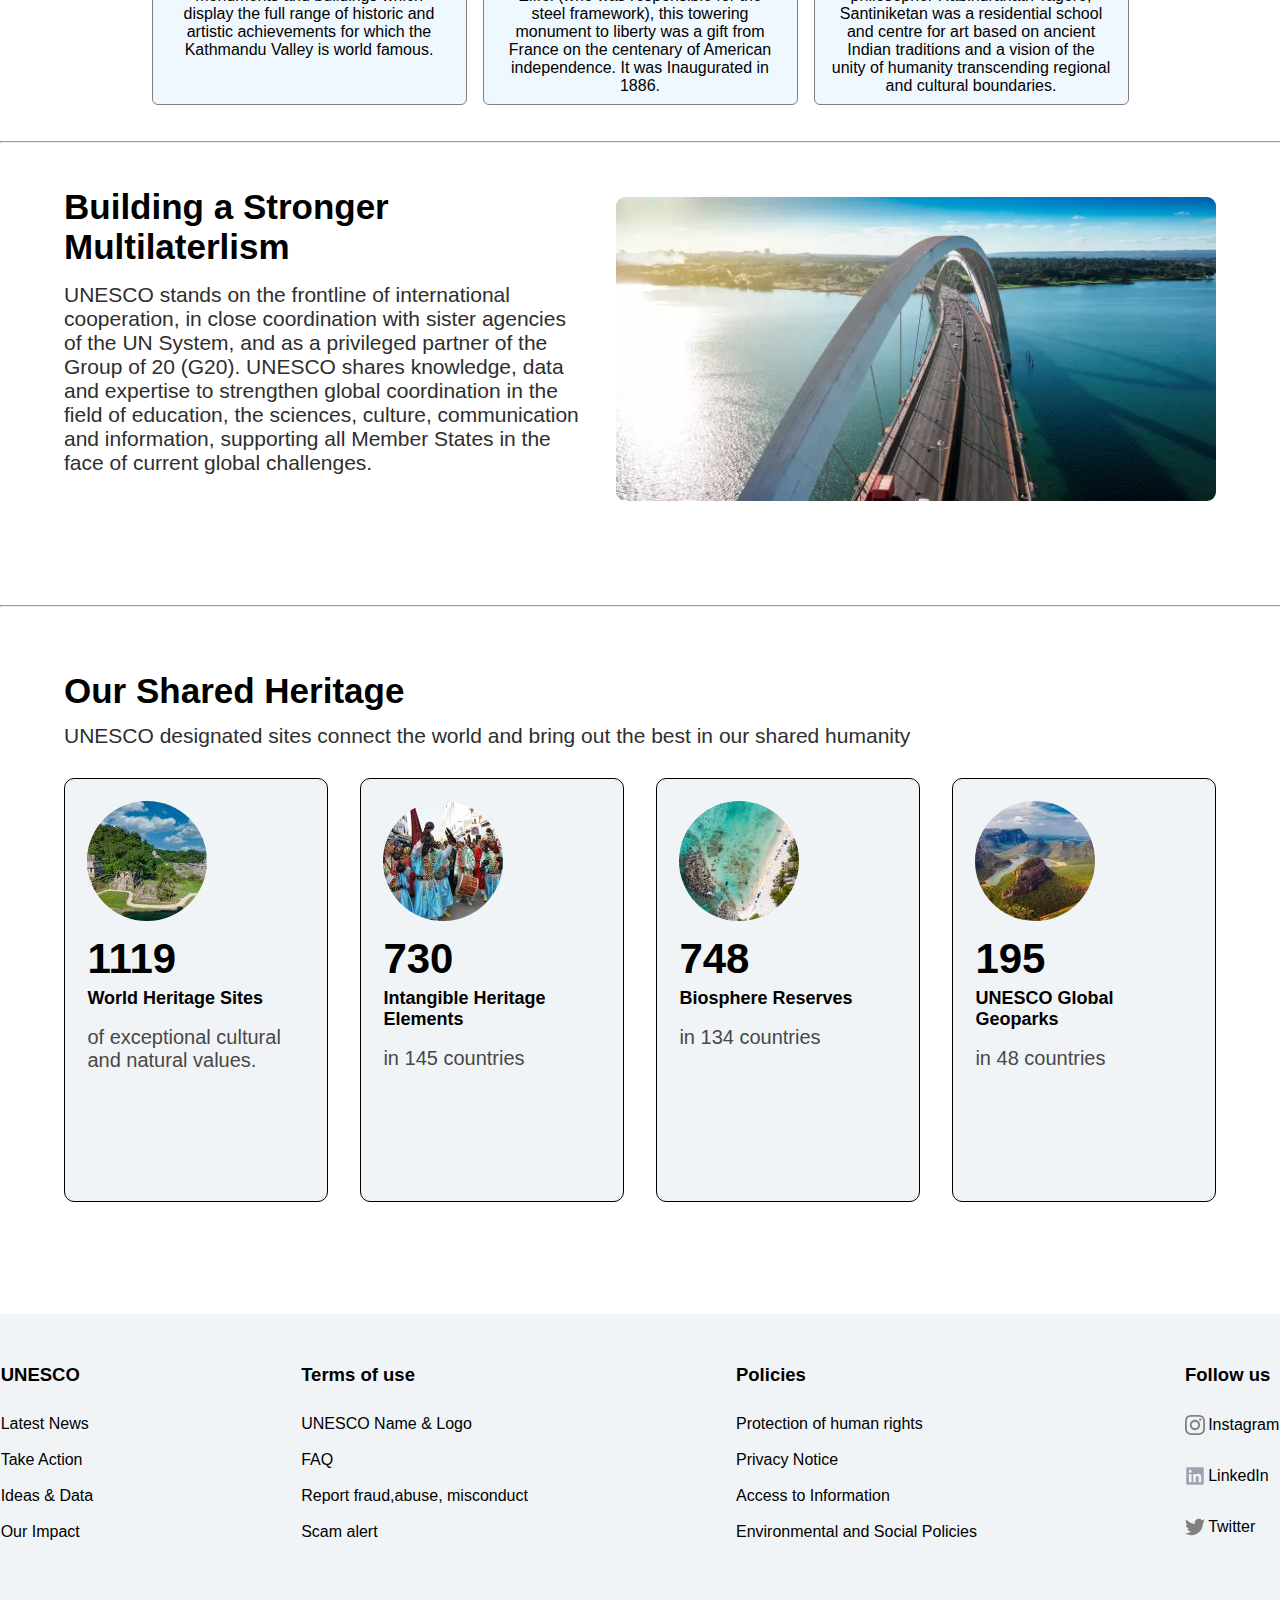
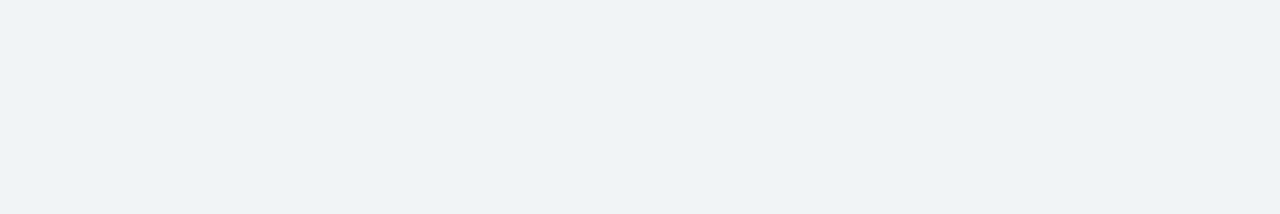
==== commit 5f205d99: "Update index.html" ====
--- a/index.html
+++ b/index.html
@@ -33,7 +33,7 @@
                 </p>
                 </div>
                 <div class="contentright">
-                    <img src="UNESCO-headquarters.webp" alt="" height="300px" width="350px">
+                    <img src="UNESCOheadquarter.webp" alt="" height="300px" width="350px">
 
                 </div>
             </div>
